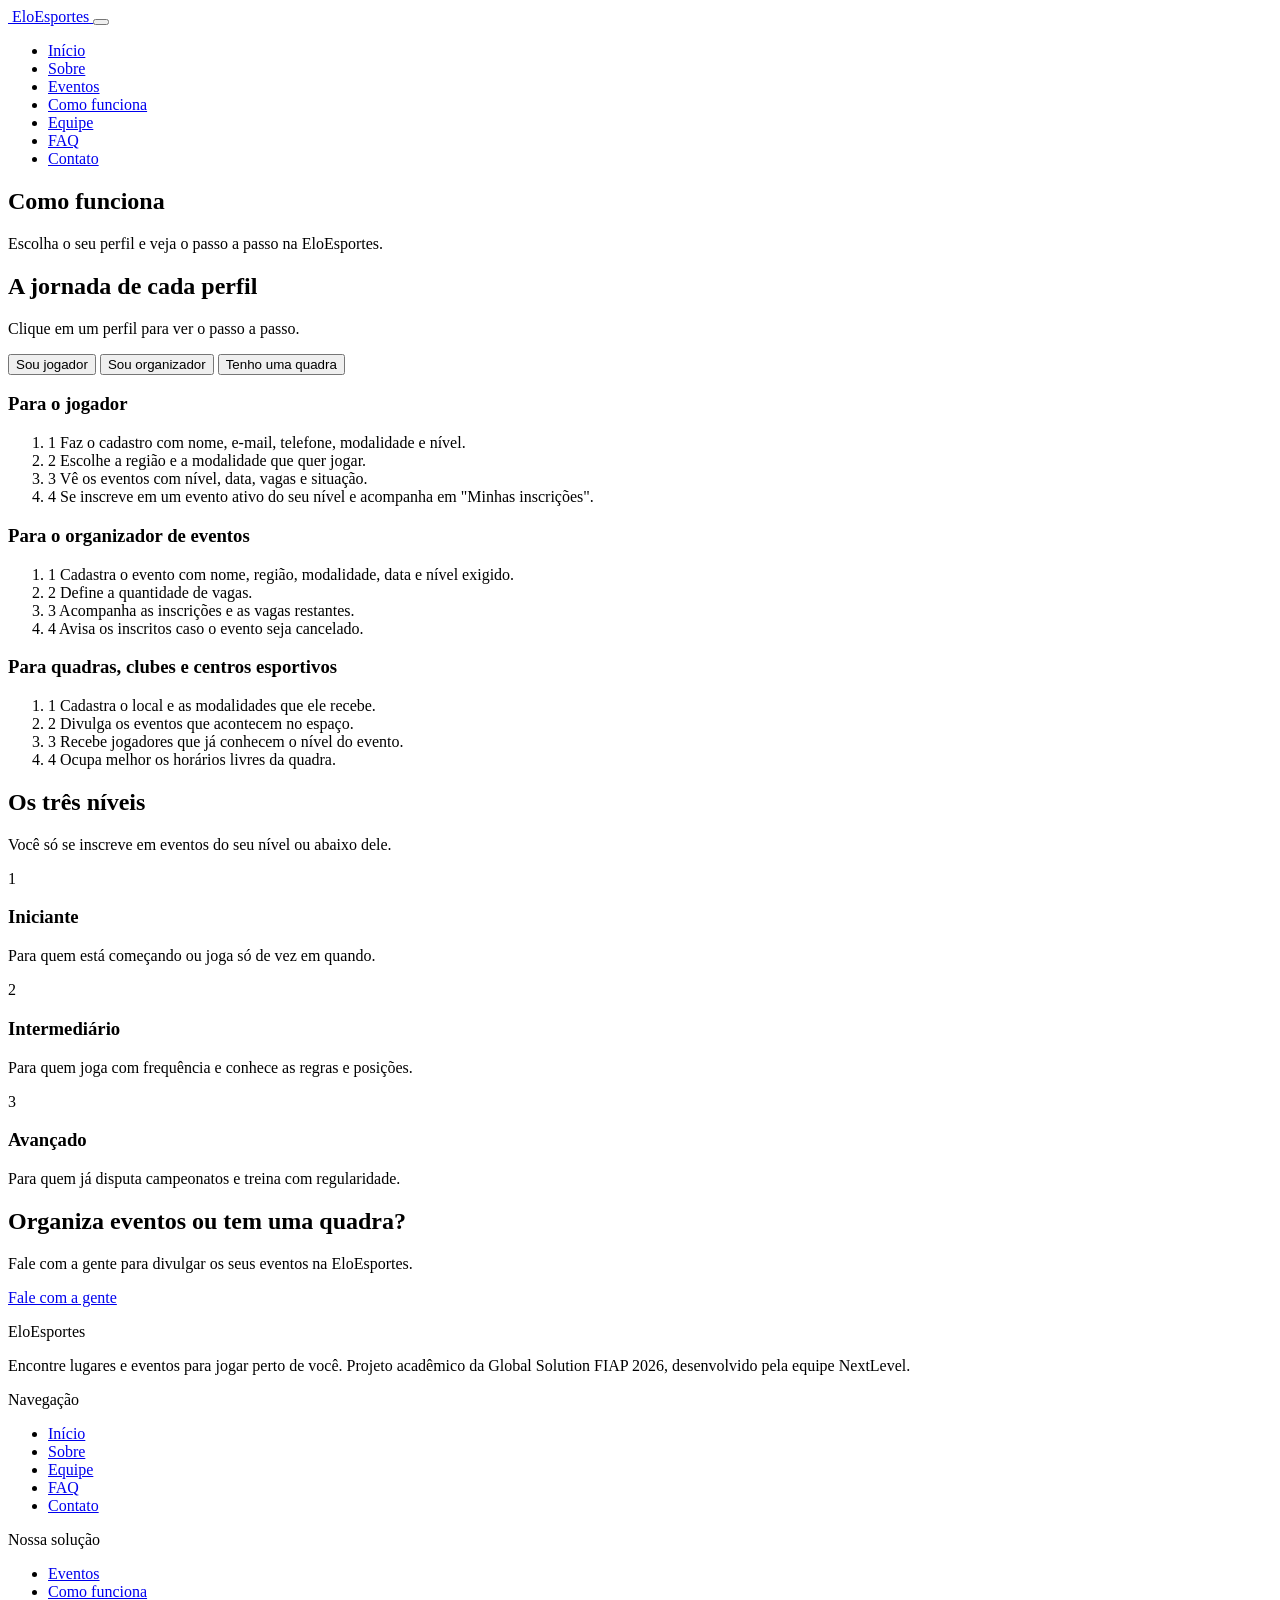
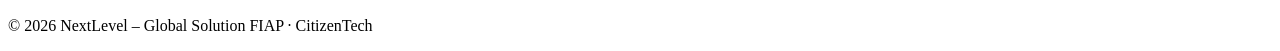
==== como-funciona.html @ be0019bd "estrutura da pagina adicionada" ====
<!doctype html>
<html lang="pt-BR">
  <head>
    <meta charset="UTF-8" />
    <meta name="viewport" content="width=device-width, initial-scale=1.0" />
    <meta name="description" content="Veja como a EloEsportes funciona para jogadores, organizadores e locais esportivos." />
    <link rel="icon" href="assets/icons/favicon.svg" type="image/svg+xml" />
    <link rel="stylesheet" href="css/style.css" />
    <title>Como funciona | EloEsportes</title>
    <script src="js/script.js" defer></script>
  </head>

  <body>
    <header class="site-header">
      <div class="container header-content">
        <a href="index.html" class="logo">
          <img src="assets/icons/logo.svg" alt="" />
          EloEsportes
        </a>

        <button class="menu-toggle" type="button" aria-label="Abrir menu">
          <span class="menu-toggle-barra"></span>
          <span class="menu-toggle-barra"></span>
          <span class="menu-toggle-barra"></span>
        </button>

        <nav class="menu-principal" aria-label="Menu principal">
          <ul class="nav-list">
            <li><a href="index.html">Início</a></li>
            <li><a href="sobre.html">Sobre</a></li>
            <li><a href="eventos.html">Eventos</a></li>
            <li><a href="como-funciona.html" class="active" aria-current="page">Como funciona</a></li>
            <li><a href="integrantes.html">Equipe</a></li>
            <li><a href="faq.html">FAQ</a></li>
            <li><a href="contato.html">Contato</a></li>
          </ul>
        </nav>
      </div>
    </header>

    <main>
      <section class="section section-alt">
        <div class="container">
          <h1>Como funciona</h1>
          <p>Escolha o seu perfil e veja o passo a passo na EloEsportes.</p>
        </div>
      </section>

      <section class="section">
        <div class="container">
          <h2>A jornada de cada perfil</h2>
          <p class="subtitle">Clique em um perfil para ver o passo a passo.</p>

          <div class="abas-botoes" role="tablist" aria-label="Perfis">
            <button class="aba-botao ativa" type="button" role="tab" aria-selected="true" data-aba="aba-jogador">Sou jogador</button>
            <button class="aba-botao" type="button" role="tab" aria-selected="false" data-aba="aba-organizador">Sou organizador</button>
            <button class="aba-botao" type="button" role="tab" aria-selected="false" data-aba="aba-local">Tenho uma quadra</button>
          </div>

          <div class="card aba-painel ativa" id="aba-jogador" role="tabpanel">
            <h3>Para o jogador</h3>
            <ol class="jornada">
              <li><span class="passo">1</span> Faz o cadastro com nome, e-mail, telefone, modalidade e nível.</li>
              <li><span class="passo">2</span> Escolhe a região e a modalidade que quer jogar.</li>
              <li><span class="passo">3</span> Vê os eventos com nível, data, vagas e situação.</li>
              <li><span class="passo">4</span> Se inscreve em um evento ativo do seu nível e acompanha em "Minhas inscrições".</li>
            </ol>
          </div>

          <div class="card aba-painel" id="aba-organizador" role="tabpanel">
            <h3>Para o organizador de eventos</h3>
            <ol class="jornada">
              <li><span class="passo">1</span> Cadastra o evento com nome, região, modalidade, data e nível exigido.</li>
              <li><span class="passo">2</span> Define a quantidade de vagas.</li>
              <li><span class="passo">3</span> Acompanha as inscrições e as vagas restantes.</li>
              <li><span class="passo">4</span> Avisa os inscritos caso o evento seja cancelado.</li>
            </ol>
          </div>

          <div class="card aba-painel" id="aba-local" role="tabpanel">
            <h3>Para quadras, clubes e centros esportivos</h3>
            <ol class="jornada">
              <li><span class="passo">1</span> Cadastra o local e as modalidades que ele recebe.</li>
              <li><span class="passo">2</span> Divulga os eventos que acontecem no espaço.</li>
              <li><span class="passo">3</span> Recebe jogadores que já conhecem o nível do evento.</li>
              <li><span class="passo">4</span> Ocupa melhor os horários livres da quadra.</li>
            </ol>
          </div>
        </div>
      </section>

      <section class="section section-alt">
        <div class="container">
          <h2>Os três níveis</h2>
          <p class="subtitle">Você só se inscreve em eventos do seu nível ou abaixo dele.</p>

          <div class="linha">
            <article class="card col-3">
              <span class="passo">1</span>
              <h3>Iniciante</h3>
              <p>Para quem está começando ou joga só de vez em quando.</p>
            </article>
            <article class="card col-3">
              <span class="passo">2</span>
              <h3>Intermediário</h3>
              <p>Para quem joga com frequência e conhece as regras e posições.</p>
            </article>
            <article class="card col-3">
              <span class="passo">3</span>
              <h3>Avançado</h3>
              <p>Para quem já disputa campeonatos e treina com regularidade.</p>
            </article>
          </div>
        </div>
      </section>

      <section class="section">
        <div class="container">
          <div class="cta-box">
            <div>
              <h2>Organiza eventos ou tem uma quadra?</h2>
              <p>Fale com a gente para divulgar os seus eventos na EloEsportes.</p>
            </div>
            <a href="contato.html" class="btn btn-primary">Fale com a gente</a>
          </div>
        </div>
      </section>
    </main>

    <footer class="site-footer">
      <div class="container">
        <div class="footer-content">
          <div>
            <p class="footer-title">EloEsportes</p>
            <p>
              Encontre lugares e eventos para jogar perto de você. Projeto
              acadêmico da Global Solution FIAP 2026, desenvolvido pela equipe
              NextLevel.
            </p>
          </div>

          <nav aria-label="Links do rodapé" class="footer-nav">
            <div>
              <p class="footer-title">Navegação</p>
              <ul class="footer-links">
                <li><a href="index.html">Início</a></li>
                <li><a href="sobre.html">Sobre</a></li>
                <li><a href="integrantes.html">Equipe</a></li>
                <li><a href="faq.html">FAQ</a></li>
                <li><a href="contato.html">Contato</a></li>
              </ul>
            </div>

            <div>
              <p class="footer-title">Nossa solução</p>
              <ul class="footer-links">
                <li><a href="eventos.html">Eventos</a></li>
                <li><a href="como-funciona.html">Como funciona</a></li>
              </ul>
            </div>
          </nav>
        </div>

        <p class="footer-bottom">
          &copy; 2026 NextLevel &ndash; Global Solution FIAP &middot; CitizenTech
        </p>
      </div>
    </footer>
  </body>
</html>
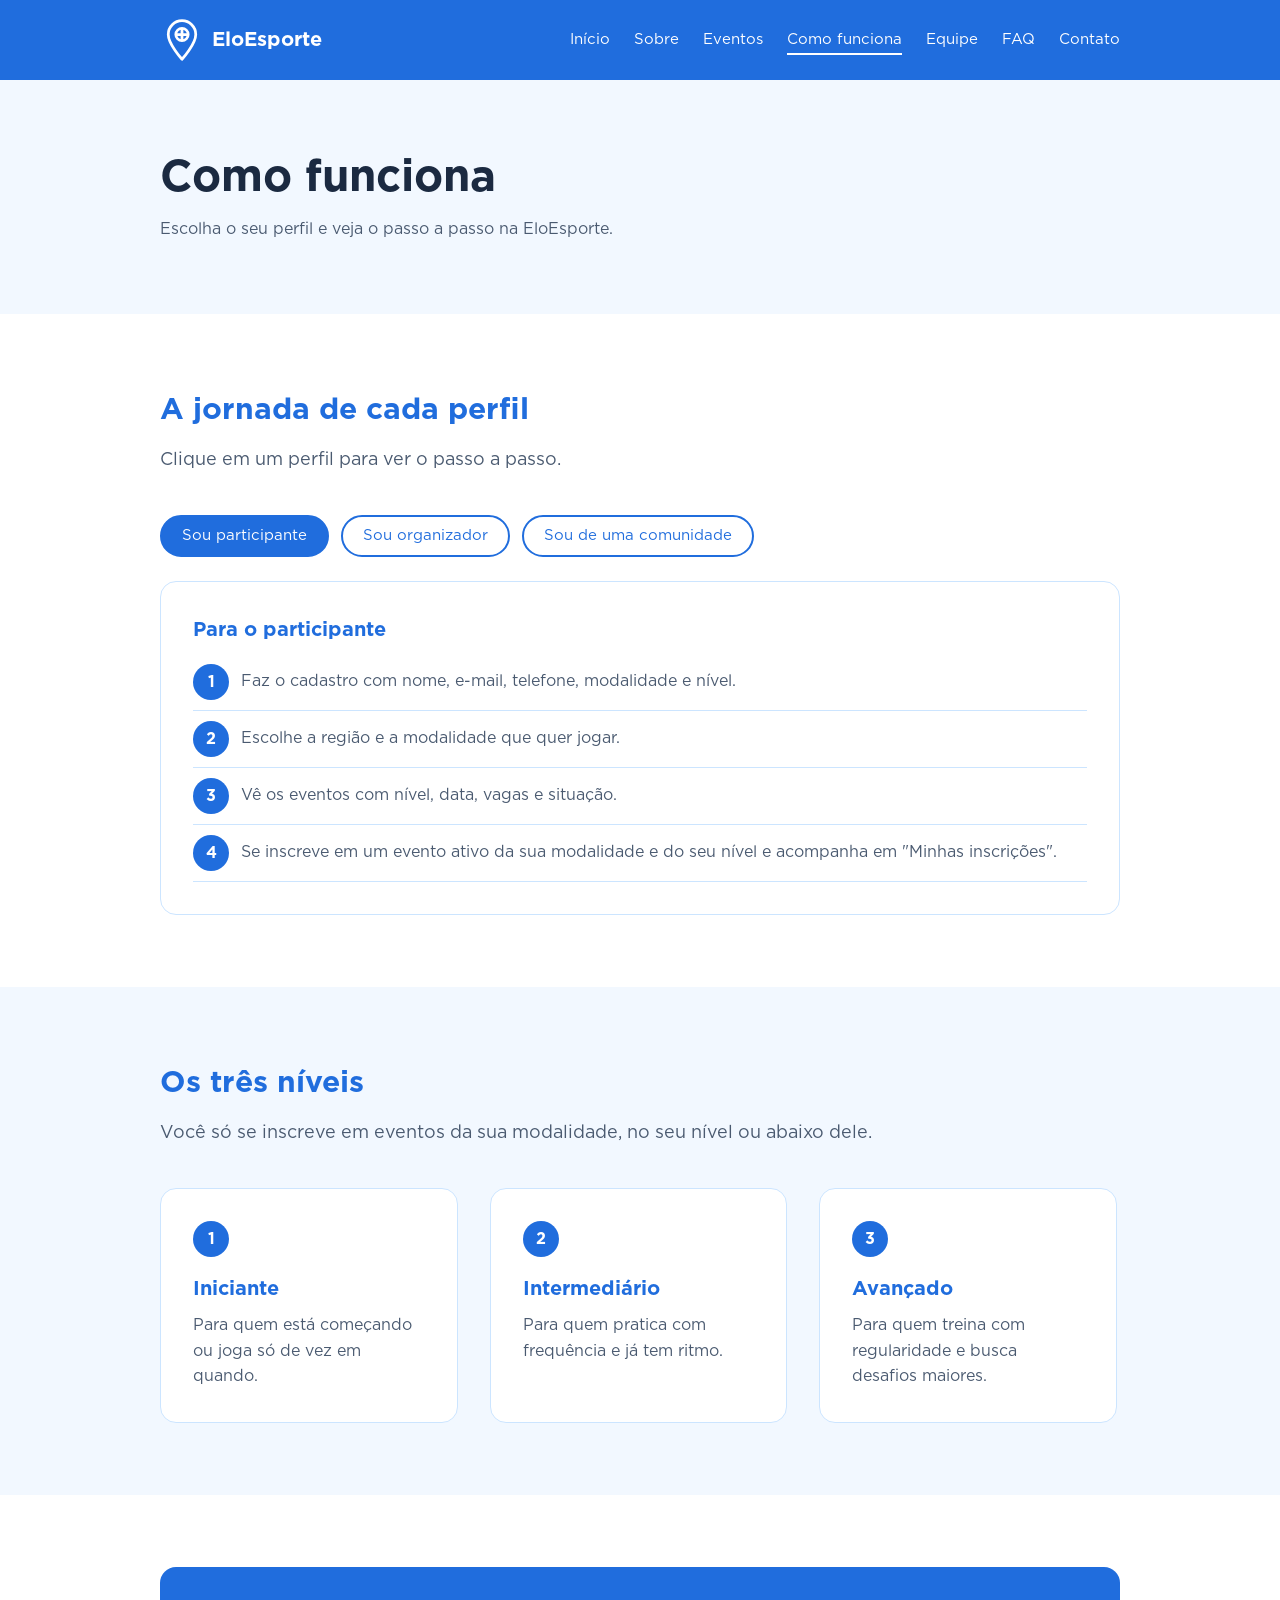
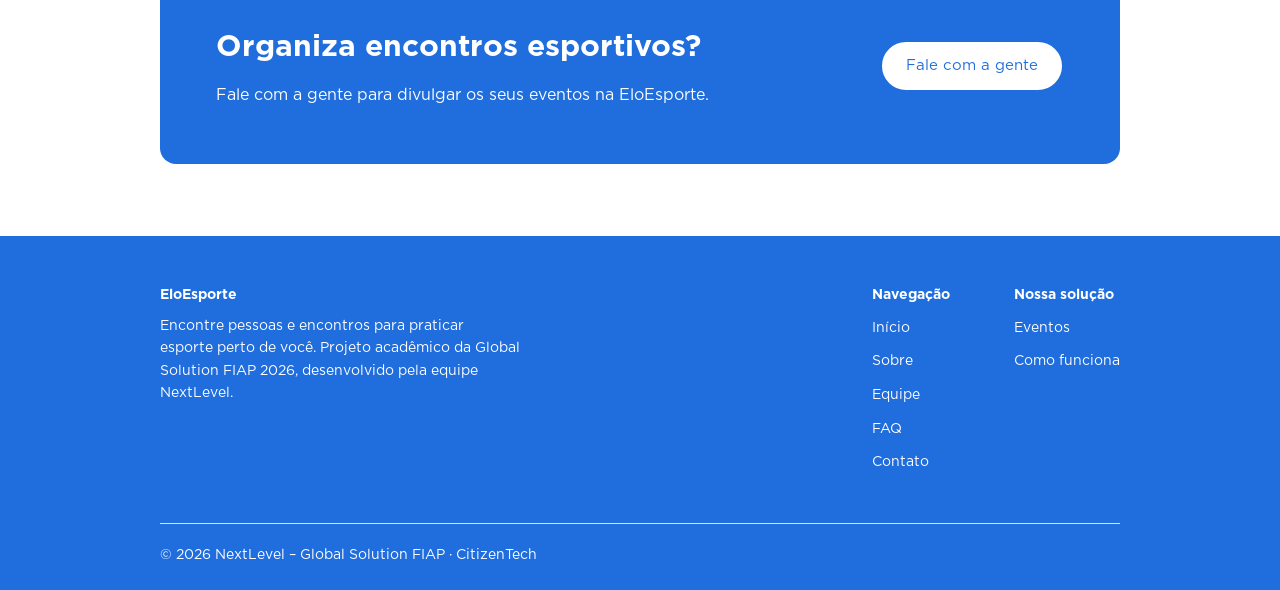
==== commit 8bc2ebd8: "feat: atualiza perfis e regras na página como funciona" ====
--- a/como-funciona.html
+++ b/como-funciona.html
@@ -3,10 +3,10 @@
   <head>
     <meta charset="UTF-8" />
     <meta name="viewport" content="width=device-width, initial-scale=1.0" />
-    <meta name="description" content="Veja como a EloEsportes funciona para jogadores, organizadores e locais esportivos." />
+    <meta name="description" content="Veja como a EloEsporte funciona para participantes e organizadores." />
     <link rel="icon" href="assets/icons/favicon.svg" type="image/svg+xml" />
     <link rel="stylesheet" href="css/style.css" />
-    <title>Como funciona | EloEsportes</title>
+    <title>Como funciona | EloEsporte</title>
     <script src="js/script.js" defer></script>
   </head>
 
@@ -15,7 +15,7 @@
       <div class="container header-content">
         <a href="index.html" class="logo">
           <img src="assets/icons/logo.svg" alt="" />
-          EloEsportes
+          EloEsporte
         </a>
 
         <button class="menu-toggle" type="button" aria-label="Abrir menu">
@@ -42,7 +42,7 @@
       <section class="section section-alt">
         <div class="container">
           <h1>Como funciona</h1>
-          <p>Escolha o seu perfil e veja o passo a passo na EloEsportes.</p>
+          <p>Escolha o seu perfil e veja o passo a passo na EloEsporte.</p>
         </div>
       </section>
 
@@ -52,23 +52,23 @@
           <p class="subtitle">Clique em um perfil para ver o passo a passo.</p>
 
           <div class="abas-botoes" role="tablist" aria-label="Perfis">
-            <button class="aba-botao ativa" type="button" role="tab" aria-selected="true" data-aba="aba-jogador">Sou jogador</button>
+            <button class="aba-botao ativa" type="button" role="tab" aria-selected="true" data-aba="aba-jogador">Sou participante</button>
             <button class="aba-botao" type="button" role="tab" aria-selected="false" data-aba="aba-organizador">Sou organizador</button>
-            <button class="aba-botao" type="button" role="tab" aria-selected="false" data-aba="aba-local">Tenho uma quadra</button>
+            <button class="aba-botao" type="button" role="tab" aria-selected="false" data-aba="aba-local">Sou de uma comunidade</button>
           </div>
 
           <div class="card aba-painel ativa" id="aba-jogador" role="tabpanel">
-            <h3>Para o jogador</h3>
+            <h3>Para o participante</h3>
             <ol class="jornada">
               <li><span class="passo">1</span> Faz o cadastro com nome, e-mail, telefone, modalidade e nível.</li>
               <li><span class="passo">2</span> Escolhe a região e a modalidade que quer jogar.</li>
               <li><span class="passo">3</span> Vê os eventos com nível, data, vagas e situação.</li>
-              <li><span class="passo">4</span> Se inscreve em um evento ativo do seu nível e acompanha em "Minhas inscrições".</li>
+              <li><span class="passo">4</span> Se inscreve em um evento ativo da sua modalidade e do seu nível e acompanha em "Minhas inscrições".</li>
             </ol>
           </div>
 
           <div class="card aba-painel" id="aba-organizador" role="tabpanel">
-            <h3>Para o organizador de eventos</h3>
+            <h3>Para instrutores e organizadores</h3>
             <ol class="jornada">
               <li><span class="passo">1</span> Cadastra o evento com nome, região, modalidade, data e nível exigido.</li>
               <li><span class="passo">2</span> Define a quantidade de vagas.</li>
@@ -78,12 +78,12 @@
           </div>
 
           <div class="card aba-painel" id="aba-local" role="tabpanel">
-            <h3>Para quadras, clubes e centros esportivos</h3>
+            <h3>Para comunidades e locais esportivos</h3>
             <ol class="jornada">
-              <li><span class="passo">1</span> Cadastra o local e as modalidades que ele recebe.</li>
+              <li><span class="passo">1</span> Cadastra o parque, a quadra ou o ponto de encontro.</li>
               <li><span class="passo">2</span> Divulga os eventos que acontecem no espaço.</li>
-              <li><span class="passo">3</span> Recebe jogadores que já conhecem o nível do evento.</li>
-              <li><span class="passo">4</span> Ocupa melhor os horários livres da quadra.</li>
+              <li><span class="passo">3</span> Aproxima moradores que praticam a mesma modalidade.</li>
+              <li><span class="passo">4</span> Fortalece a comunidade local por meio do esporte.</li>
             </ol>
           </div>
         </div>
@@ -92,7 +92,7 @@
       <section class="section section-alt">
         <div class="container">
           <h2>Os três níveis</h2>
-          <p class="subtitle">Você só se inscreve em eventos do seu nível ou abaixo dele.</p>
+          <p class="subtitle">Você só se inscreve em eventos da sua modalidade, no seu nível ou abaixo dele.</p>
 
           <div class="linha">
             <article class="card col-3">
@@ -103,12 +103,12 @@
             <article class="card col-3">
               <span class="passo">2</span>
               <h3>Intermediário</h3>
-              <p>Para quem joga com frequência e conhece as regras e posições.</p>
+              <p>Para quem pratica com frequência e já tem ritmo.</p>
             </article>
             <article class="card col-3">
               <span class="passo">3</span>
               <h3>Avançado</h3>
-              <p>Para quem já disputa campeonatos e treina com regularidade.</p>
+              <p>Para quem treina com regularidade e busca desafios maiores.</p>
             </article>
           </div>
         </div>
@@ -118,8 +118,8 @@
         <div class="container">
           <div class="cta-box">
             <div>
-              <h2>Organiza eventos ou tem uma quadra?</h2>
-              <p>Fale com a gente para divulgar os seus eventos na EloEsportes.</p>
+              <h2>Organiza encontros esportivos?</h2>
+              <p>Fale com a gente para divulgar os seus eventos na EloEsporte.</p>
             </div>
             <a href="contato.html" class="btn btn-primary">Fale com a gente</a>
           </div>
@@ -131,9 +131,9 @@
       <div class="container">
         <div class="footer-content">
           <div>
-            <p class="footer-title">EloEsportes</p>
+            <p class="footer-title">EloEsporte</p>
             <p>
-              Encontre lugares e eventos para jogar perto de você. Projeto
+              Encontre pessoas e encontros para praticar esporte perto de você. Projeto
               acadêmico da Global Solution FIAP 2026, desenvolvido pela equipe
               NextLevel.
             </p>
--- a/css/style.css
+++ b/css/style.css
@@ -0,0 +1,792 @@
+/* Fontes */
+@font-face {
+    font-family: "Gotham";
+    src: url("../assets/fonts/Gotham-Book.otf") format("opentype");
+    font-weight: 400;
+}
+
+@font-face {
+    font-family: "Gotham";
+    src: url("../assets/fonts/Gotham-Medium.otf") format("opentype");
+    font-weight: 500;
+}
+
+@font-face {
+    font-family: "Gotham";
+    src: url("../assets/fonts/Gotham-Bold.otf") format("opentype");
+    font-weight: 700;
+}
+
+/* Variáveis */
+:root {
+    --cor-principal: #206DDD;
+    --cor-principal-escura: #154EA3;
+    --cor-clara: #CCE5FF;
+    --cor-fundo-claro: #F2F8FF;
+    --cor-branca: #FFFFFF;
+    --cor-texto: #1B2A41;
+    --cor-texto-secundario: #4A5A70;
+    --cor-erro: #D93025;
+    --cor-sucesso: #1E8E3E;
+
+    --fonte: "Gotham", Arial, sans-serif;
+
+    --raio-pequeno: 0.5rem;
+    --raio-medio: 1rem;
+    --raio-grande: 1.875rem;
+
+    --sombra: 0 0.25rem 0.75rem rgba(27, 42, 65, 0.15);
+}
+
+/* Base */
+html {
+    font-size: 100%;
+}
+
+* {
+    margin: 0;
+    padding: 0;
+    box-sizing: border-box;
+}
+
+body {
+    font-family: var(--fonte);
+    font-size: 1rem;
+    line-height: 1.6;
+    color: var(--cor-texto);
+    background-color: var(--cor-branca);
+}
+
+img {
+    max-width: 100%;
+}
+
+h1 {
+    font-size: 2.75rem;
+    line-height: 1.2;
+    margin-bottom: 0.75rem;
+}
+
+h2 {
+    font-size: 1.875rem;
+    color: var(--cor-principal);
+    margin-bottom: 0.75rem;
+}
+
+.titulo-card {
+    font-size: 1.25rem;
+}
+
+h3 {
+    font-size: 1.25rem;
+    color: var(--cor-principal);
+    margin-bottom: 0.5rem;
+}
+
+p {
+    color: var(--cor-texto-secundario);
+}
+
+a {
+    color: var(--cor-principal);
+}
+
+ul,
+ol {
+    list-style: none;
+}
+
+a:focus-visible,
+button:focus-visible,
+summary:focus-visible {
+    outline: 0.1875rem solid var(--cor-principal-escura);
+    outline-offset: 0.1875rem;
+}
+
+.subtitle {
+    font-size: 1.125rem;
+    margin-bottom: 2.5rem;
+}
+
+.nota {
+    font-size: 0.875rem;
+    margin-top: 0.5rem;
+}
+
+/* Layout */
+.container {
+    width: 90%;
+    margin: 0 auto;
+}
+
+.section {
+    padding: 4.5rem 0;
+}
+
+.section-alt {
+    background-color: var(--cor-fundo-claro);
+}
+
+.linha {
+    display: flex;
+    flex-wrap: wrap;
+    gap: 2rem;
+}
+
+.col-2 {
+    width: 48%;
+}
+
+.col-3 {
+    width: 31%;
+}
+
+.col-4 {
+    width: 22%;
+}
+
+.flex {
+    display: flex;
+    align-items: center;
+    gap: 1rem;
+}
+
+/* Componentes */
+.btn {
+    display: inline-block;
+    padding: 0.75rem 1.5rem;
+    border-radius: var(--raio-grande);
+    border: 0.125rem solid var(--cor-principal);
+    font-family: var(--fonte);
+    font-size: 0.9375rem;
+    text-decoration: none;
+    cursor: pointer;
+}
+
+.btn-primary {
+    background-color: var(--cor-principal);
+    color: var(--cor-branca);
+}
+
+.btn-primary:hover {
+    background-color: var(--cor-principal-escura);
+}
+
+.btn-secondary {
+    background-color: var(--cor-branca);
+    color: var(--cor-principal);
+}
+
+.btn-secondary:hover {
+    background-color: var(--cor-clara);
+}
+
+.tag {
+    display: inline-block;
+    padding: 0.25rem 0.875rem;
+    border-radius: var(--raio-grande);
+    background-color: var(--cor-clara);
+    color: var(--cor-principal-escura);
+    font-size: 0.875rem;
+    margin-bottom: 0.75rem;
+}
+
+.card {
+    background-color: var(--cor-branca);
+    border: 0.0625rem solid var(--cor-clara);
+    border-radius: var(--raio-medio);
+    padding: 2rem;
+}
+
+.card-destaque {
+    border: 0.125rem solid var(--cor-principal);
+}
+
+.icone {
+    width: 3rem;
+    height: 3rem;
+    margin-bottom: 1rem;
+}
+
+.passo {
+    display: inline-block;
+    width: 2.25rem;
+    height: 2.25rem;
+    line-height: 2.25rem;
+    text-align: center;
+    border-radius: 50%;
+    background-color: var(--cor-principal);
+    color: var(--cor-branca);
+    font-weight: 700;
+    margin-bottom: 1rem;
+    flex-shrink: 0;
+}
+
+.lista-simples li {
+    padding: 0.375rem 0;
+    color: var(--cor-texto-secundario);
+}
+
+.lista-simples li::before {
+    content: "• ";
+    color: var(--cor-principal);
+    font-weight: 700;
+}
+
+/* Header e menu */
+.site-header {
+    background-color: var(--cor-principal);
+}
+
+.header-content {
+    display: flex;
+    align-items: center;
+    justify-content: space-between;
+    height: 5rem;
+}
+
+.logo {
+    display: flex;
+    align-items: center;
+    gap: 0.5rem;
+    color: var(--cor-branca);
+    font-weight: 700;
+    font-size: 1.25rem;
+    text-decoration: none;
+}
+
+.logo img {
+    height: 2.75rem;
+}
+
+.nav-list {
+    display: flex;
+    gap: 1.5rem;
+}
+
+.nav-list a {
+    color: var(--cor-branca);
+    text-decoration: none;
+    font-size: 0.9375rem;
+    padding: 0.375rem 0;
+}
+
+.nav-list a:hover,
+.nav-list a.active {
+    border-bottom: 0.125rem solid var(--cor-branca);
+}
+
+.menu-toggle {
+    display: none;
+    flex-direction: column;
+    gap: 0.3rem;
+    padding: 0.5rem;
+    background: none;
+    border: none;
+    cursor: pointer;
+}
+
+.menu-toggle-barra {
+    width: 1.75rem;
+    height: 0.2rem;
+    background-color: var(--cor-branca);
+    border-radius: 0.125rem;
+}
+
+/* Footer */
+.site-footer {
+    background-color: var(--cor-principal);
+    padding: 3rem 0 1.5rem;
+}
+
+.site-footer p {
+    color: var(--cor-branca);
+    font-size: 0.875rem;
+}
+
+.footer-content {
+    display: flex;
+    justify-content: space-between;
+    gap: 2rem;
+}
+
+.footer-content > div > p {
+    max-width: 22.5rem;
+}
+
+.footer-title {
+    font-weight: 700;
+    margin-bottom: 0.5rem;
+}
+
+.footer-nav {
+    display: flex;
+    gap: 4rem;
+}
+
+.footer-links li {
+    margin-bottom: 0.5rem;
+}
+
+.footer-links a {
+    color: var(--cor-branca);
+    text-decoration: none;
+    font-size: 0.875rem;
+}
+
+.footer-links a:hover {
+    text-decoration: underline;
+}
+
+.footer-bottom {
+    margin-top: 2.5rem;
+    padding-top: 1.25rem;
+    border-top: 0.0625rem solid var(--cor-clara);
+}
+
+/* Página inicial */
+.hero {
+    background-color: var(--cor-fundo-claro);
+    padding: 6rem 0;
+}
+
+.hero .linha {
+    align-items: center;
+}
+
+.hero h1 {
+    font-size: 3.25rem;
+    margin-bottom: 1.25rem;
+}
+
+.hero h1 span {
+    color: var(--cor-principal);
+}
+
+.ods {
+    display: flex;
+    gap: 1rem;
+    margin-top: 1rem;
+}
+
+.ods-item {
+    padding: 1rem;
+    border-radius: var(--raio-pequeno);
+    background-color: var(--cor-fundo-claro);
+    width: 50%;
+}
+
+.ods-item strong {
+    display: block;
+    font-size: 1.75rem;
+    color: var(--cor-principal);
+}
+
+.cta-box {
+    display: flex;
+    align-items: center;
+    justify-content: space-between;
+    gap: 2.5rem;
+    background-color: var(--cor-principal);
+    border-radius: var(--raio-medio);
+    padding: 3.5rem;
+}
+
+.cta-box h2,
+.cta-box p {
+    color: var(--cor-branca);
+}
+
+.cta-box .btn-primary {
+    background-color: var(--cor-branca);
+    color: var(--cor-principal);
+    white-space: nowrap;
+}
+
+/* Sobre */
+.about-block {
+    align-items: flex-start;
+    margin-bottom: 3rem;
+}
+
+.about-block p {
+    margin-bottom: 1rem;
+}
+
+.mvp li {
+    display: flex;
+    align-items: center;
+    gap: 0.75rem;
+    padding: 0.625rem 0;
+    border-bottom: 0.0625rem solid var(--cor-clara);
+    color: var(--cor-texto-secundario);
+}
+
+.mvp .passo {
+    margin-bottom: 0;
+}
+
+/* Eventos (filtro e inscrição) */
+.filtro {
+    display: flex;
+    align-items: flex-end;
+    flex-wrap: wrap;
+    gap: 1.5rem;
+    margin-bottom: 2rem;
+}
+
+.filtro .form-group {
+    margin-bottom: 0;
+    min-width: 15rem;
+}
+
+.contador {
+    font-weight: 500;
+    color: var(--cor-principal-escura);
+}
+
+.evento .flex {
+    justify-content: space-between;
+    margin-top: 1rem;
+}
+
+.evento dl {
+    margin-top: 1rem;
+}
+
+.evento dt {
+    margin-top: 0.5rem;
+}
+
+.evento dd {
+    margin-bottom: 0;
+}
+
+.situacao {
+    display: inline-block;
+    margin-left: 0.5rem;
+    padding: 0.25rem 0.875rem;
+    border-radius: var(--raio-grande);
+    font-size: 0.875rem;
+    margin-bottom: 0.75rem;
+}
+
+.situacao-ativo {
+    background-color: #E6F4EA;
+    color: #137333;
+}
+
+.situacao-encerrado {
+    background-color: #EEF1F5;
+    color: var(--cor-texto-secundario);
+}
+
+.situacao-cancelado {
+    background-color: #FCE8E6;
+    color: #A50E0E;
+}
+
+.btn:disabled {
+    border-color: var(--cor-clara);
+    background-color: var(--cor-fundo-claro);
+    color: var(--cor-texto-secundario);
+    cursor: not-allowed;
+}
+
+.aviso {
+    margin-top: 0.75rem;
+    font-size: 0.875rem;
+    font-weight: 500;
+}
+
+.aviso-erro {
+    color: var(--cor-erro);
+}
+
+.aviso-sucesso {
+    color: var(--cor-sucesso);
+}
+
+.escondido {
+    display: none;
+}
+
+.sem-resultado {
+    padding: 1.5rem;
+    border: 0.0625rem dashed var(--cor-principal);
+    border-radius: var(--raio-medio);
+    text-align: center;
+}
+
+/* Como funciona (abas) */
+.abas-botoes {
+    display: flex;
+    flex-wrap: wrap;
+    gap: 0.75rem;
+    margin-bottom: 1.5rem;
+}
+
+.aba-botao {
+    padding: 0.625rem 1.25rem;
+    border: 0.125rem solid var(--cor-principal);
+    border-radius: var(--raio-grande);
+    background-color: var(--cor-branca);
+    color: var(--cor-principal);
+    font-family: var(--fonte);
+    font-size: 0.9375rem;
+    cursor: pointer;
+}
+
+.aba-botao:hover {
+    background-color: var(--cor-clara);
+}
+
+.aba-botao.ativa {
+    background-color: var(--cor-principal);
+    color: var(--cor-branca);
+}
+
+.aba-painel {
+    display: none;
+}
+
+.aba-painel.ativa {
+    display: block;
+}
+
+.jornada li {
+    display: flex;
+    align-items: center;
+    gap: 0.75rem;
+    padding: 0.625rem 0;
+    border-bottom: 0.0625rem solid var(--cor-clara);
+    color: var(--cor-texto-secundario);
+}
+
+.jornada .passo {
+    margin-bottom: 0;
+}
+
+/* Integrantes */
+.member-photo {
+    width: 5.5rem;
+    height: 5.5rem;
+    border-radius: 50%;
+    object-fit: cover;
+    flex-shrink: 0;
+}
+
+dt {
+    font-weight: 700;
+    font-size: 0.875rem;
+    margin-top: 1rem;
+}
+
+dd {
+    color: var(--cor-texto-secundario);
+    margin-bottom: 1rem;
+}
+
+/* FAQ */
+.faq-list {
+    max-width: 53.75rem;
+    margin: 0 auto;
+}
+
+.faq-item {
+    border: 0.0625rem solid var(--cor-clara);
+    border-radius: var(--raio-pequeno);
+    margin-bottom: 0.75rem;
+}
+
+.faq-item summary {
+    cursor: pointer;
+    padding: 1.25rem 1.5rem;
+    font-weight: 500;
+}
+
+.faq-item p {
+    padding: 0 1.5rem 1.25rem;
+}
+
+/* Contato */
+.form-group {
+    display: flex;
+    flex-direction: column;
+    margin-bottom: 1.25rem;
+}
+
+.form-group label {
+    font-size: 0.875rem;
+    margin-bottom: 0.375rem;
+}
+
+.form-group input,
+.form-group select,
+.form-group textarea {
+    font-family: var(--fonte);
+    font-size: 0.9375rem;
+    padding: 0.625rem;
+    border: 0.0625rem solid var(--cor-principal);
+    border-radius: var(--raio-pequeno);
+    background-color: var(--cor-branca);
+}
+
+.form-group textarea {
+    height: 8.75rem;
+    resize: vertical;
+}
+
+.form-group input:focus,
+.form-group select:focus,
+.form-group textarea:focus {
+    outline: 0.125rem solid var(--cor-principal);
+}
+
+.form-group .campo-erro {
+    border: 0.125rem solid var(--cor-erro);
+}
+
+.mensagem-erro {
+    color: var(--cor-erro);
+    font-size: 0.85rem;
+    margin-top: 0.25rem;
+}
+
+.mensagem-sucesso {
+    color: var(--cor-sucesso);
+    font-weight: 700;
+    margin-top: 1rem;
+}
+
+aside .card {
+    margin-bottom: 1.5rem;
+}
+
+/* Media queries */
+@media (max-width: 991px) {
+    .header-content {
+        flex-wrap: wrap;
+        height: auto;
+        min-height: 5rem;
+        padding: 0.625rem 0;
+    }
+
+    .menu-toggle {
+        display: flex;
+    }
+
+    .menu-principal {
+        display: none;
+        width: 100%;
+        padding-bottom: 1rem;
+    }
+
+    .menu-principal.menu-aberto {
+        display: block;
+    }
+
+    .nav-list {
+        flex-direction: column;
+        gap: 0;
+    }
+
+    .nav-list a {
+        display: block;
+        padding: 0.75rem 0;
+    }
+
+    html {
+        font-size: 93.75%;
+    }
+
+    .col-2,
+    .col-3,
+    .col-4 {
+        width: 47%;
+    }
+
+    .cta-box,
+    .footer-content {
+        flex-direction: column;
+        align-items: flex-start;
+    }
+}
+
+@media (max-width: 767px) {
+    html {
+        font-size: 90%;
+    }
+
+    .col-2,
+    .col-3 {
+        width: 100%;
+    }
+
+    .col-4 {
+        width: 44%;
+    }
+
+    h1,
+    .hero h1 {
+        font-size: 2.25rem;
+    }
+
+    .section,
+    .hero {
+        padding: 3rem 0;
+    }
+
+    .card {
+        padding: 1.5rem;
+    }
+
+    .cta-box {
+        padding: 1.75rem 1.5rem;
+    }
+
+    .flex,
+    .footer-nav {
+        flex-wrap: wrap;
+    }
+
+    .filtro .form-group {
+        width: 100%;
+    }
+}
+
+@media (max-width: 480px) {
+    .flex .btn,
+    .cta-box .btn {
+        width: 100%;
+        text-align: center;
+    }
+
+    .ods {
+        flex-direction: column;
+    }
+
+    .ods-item {
+        width: 100%;
+    }
+
+    .footer-nav {
+        gap: 2rem;
+    }
+}
+
+@media (min-width: 992px) {
+    .container {
+        width: 60rem;
+    }
+}
+
+@media (min-width: 1300px) {
+    .container {
+        width: 77.5rem;
+    }
+
+    .section {
+        padding: 6rem 0;
+    }
+}
